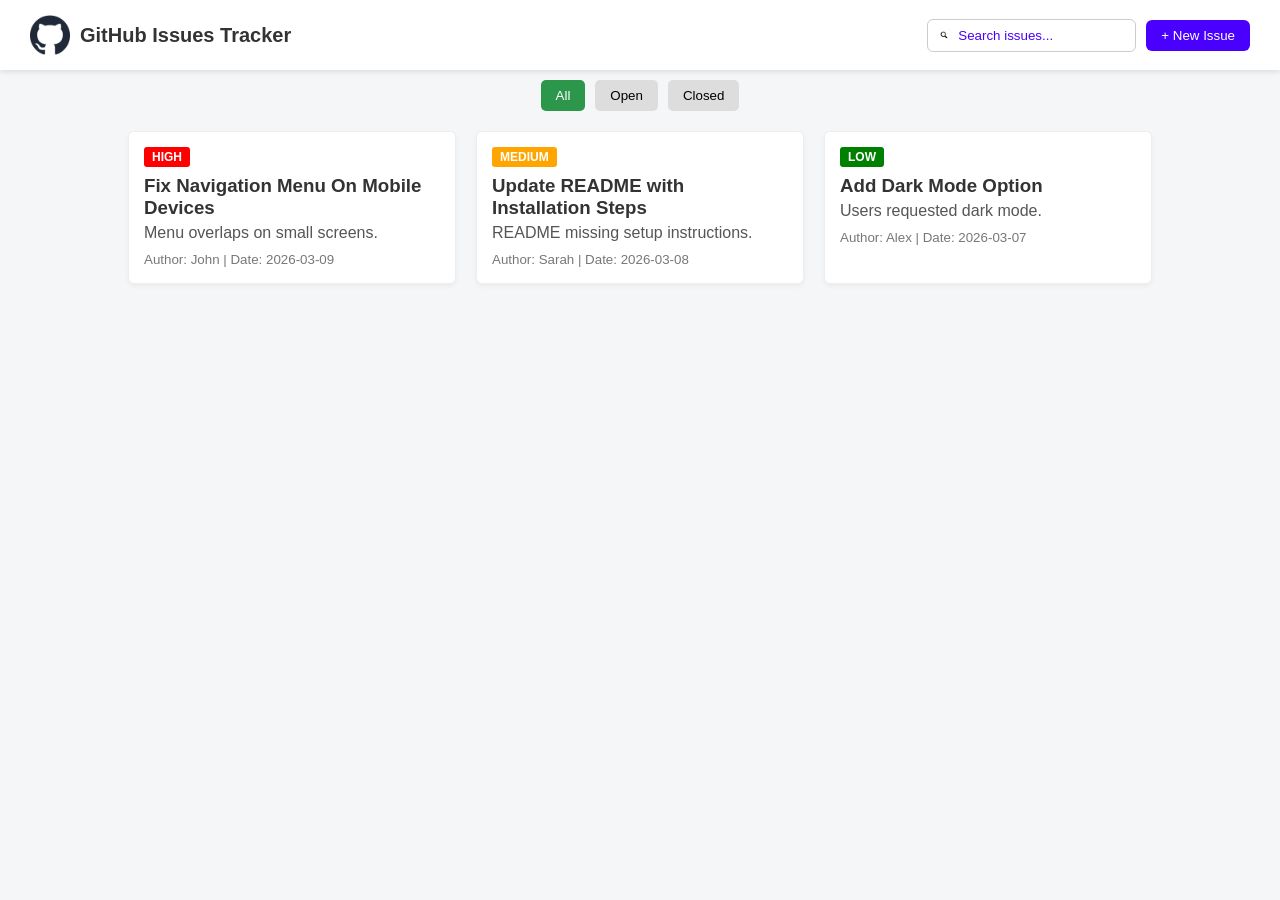
==== home.html @ 4a184d94 "index & home" ====
<!DOCTYPE html>
<html lang="en">
<head>
    <meta charset="UTF-8">
    <meta name="viewport" content="width=device-width, initial-scale=1.0">
    <title>Home-page</title>
    <link rel="stylesheet" href="home.css">
    
</head>
<body>
  
    <nav class="navbar">
      <div class="brand">
        <img src="./assets/github-logo.png" alt="GitHub Logo">
        <h1>GitHub Issues Tracker</h1>
      </div>
      <div class="nav-actions">
         
        <input type="text" placeholder="Search issues...">

        <button class="new-issue">+ New Issue</button>
      </div>
    </nav>
  

    <div class="tabs">
      <button class="tab active" data-tab="all">All</button>
      <button class="tab" data-tab="open">Open</button>
      <button class="tab" data-tab="closed">Closed</button>
    </div>
  

    <div class="issues">
      <div class="issue-card open">
        <span class="priority high">HIGH</span>
        <h3>Fix Navigation Menu On Mobile Devices</h3>
        <p>Menu overlaps on small screens.</p>
        <small>Author: John | Date: 2026-03-09</small>
      </div>
  
      <div class="issue-card closed">
        <span class="priority medium">MEDIUM</span>
        <h3>Update README with Installation Steps</h3>
        <p>README missing setup instructions.</p>
        <small>Author: Sarah | Date: 2026-03-08</small>
      </div>
  
      <div class="issue-card open">
        <span class="priority low">LOW</span>
        <h3>Add Dark Mode Option</h3>
        <p>Users requested dark mode.</p>
        <small>Author: Alex | Date: 2026-03-07</small>
      </div>
    </div>
  </body>
</html>
---- home.css ----
* {
    margin: 0;
    padding: 0;
    box-sizing: border-box;
  }
  
  body {
    background: #f4f6f8;
    font-family: "Geist", sans-serif;
    font-optical-sizing: auto;
    margin: 0;
    padding: 0;
  }
  .navbar {
    background: #fff;
    padding: 15px 30px;
    display: flex;
    justify-content: space-between;
    align-items: center;
    box-shadow: 0 2px 5px rgba(0,0,0,0.1);
    position: fixed;
    top: 0;
    left: 0;
    width: 100%;
    
  }
  
  .brand {
    display: flex;
    align-items: center;
    gap: 10px;
  }
  
  .brand img {
    width: 40px;
    height: 40px;
  }
  
  .brand h1 {
    color: #333;
    font-size: 20px;
  }
  
  .nav-actions {
    display: flex;
    align-items: center;
    gap: 10px;
   
  }
  
  .nav-actions input {
    padding: 8px;
    border: 1px solid #ccc;
    border-radius: 6px;
    background: url("../assets/search.png") no-repeat 8px center;
    background-size: 16px;
    padding-left: 30px;
  }
  ::placeholder{
    color:#4A00FF;
  }
  
  .new-issue {
    background: #4A00FF;
    color: white;
    border: none;
    padding: 8px 15px;
    border-radius: 6px;
    cursor: pointer;
  }
 
  .tabs {
    margin-top: 80px; 
    display: flex;
    justify-content: center;
    gap: 10px;
  }
  
  .tab {
    padding: 8px 15px;
    border: none;
    background: #ddd;
    cursor: pointer;
    border-radius: 5px;
  
  }
  
  .tab:hover {
    background: #bbb;
  }
  
  .tab.active {
    background: #2c974b;
    color: white;
  }
  
  .issues {
    width: 80%;
    margin: 20px auto;
    display: grid;
    grid-template-columns: repeat(auto-fill, minmax(300px, 1fr)); /* responsive grid */
    gap: 20px;
  }

  .issue-card {
    background: #fff;
    padding: 15px;
    border-radius: 6px;
    border: 1px solid #eee;
    box-shadow: 0 2px 5px rgba(0,0,0,0.05);
  }
  
  .issue-card h3 {
    margin-bottom: 5px;
    color: #333;
  }
  
  .issue-card p {
    margin-bottom: 8px;
    color: #555;
  }
  
  .issue-card small {
    color: #777;
  }
  
  .priority {
    display: inline-block;
    margin-bottom: 8px;
    padding: 3px 8px;
    border-radius: 3px;
    font-size: 12px;
    font-weight: bold;
  }
  
  .priority.high { background: red; color: white; }
  .priority.medium { background: orange; color: white; }
  .priority.low { background: green; color: white; }
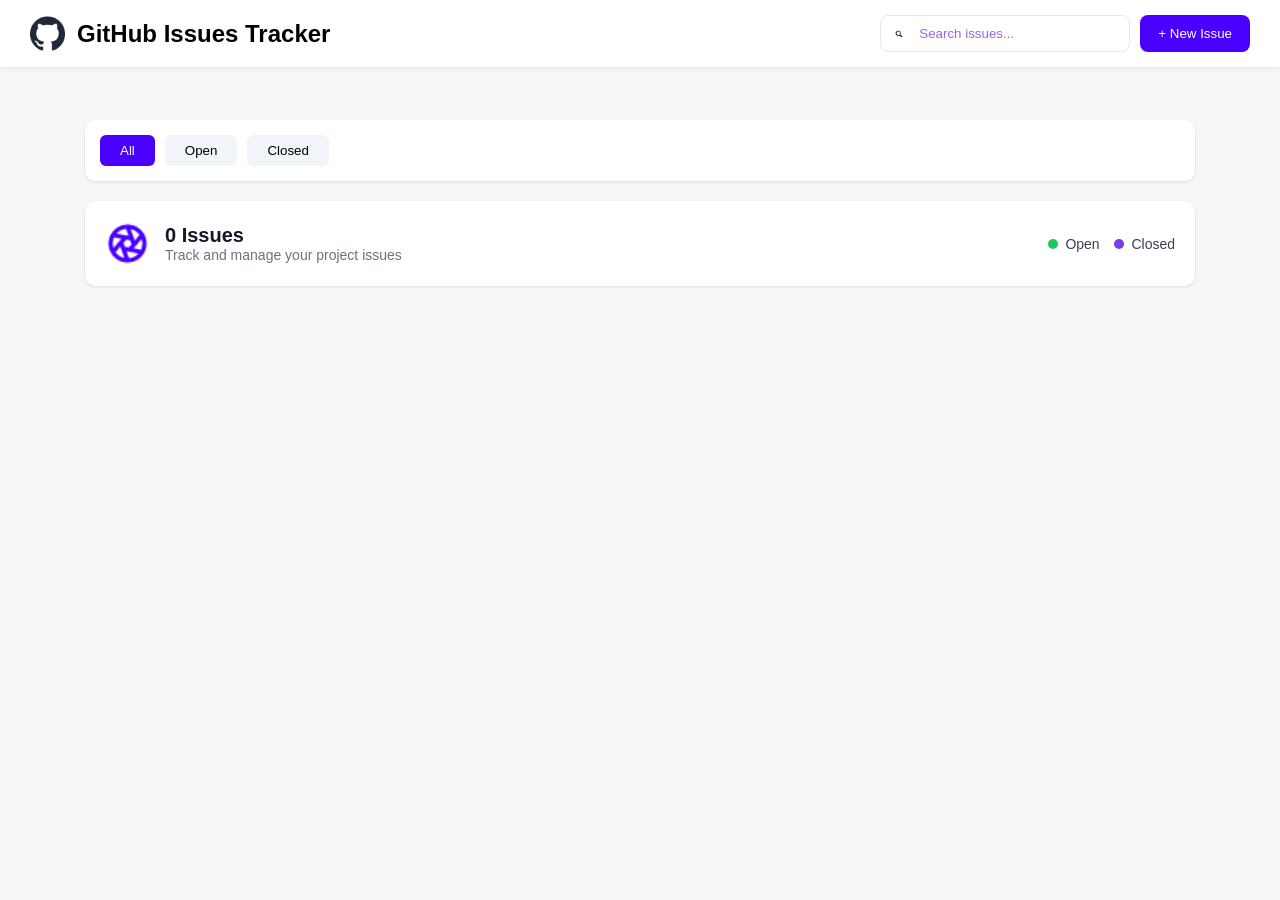
==== commit 5452063c: "home hrml,css,js" ====
--- a/home.html
+++ b/home.html
@@ -1,56 +1,100 @@
 <!DOCTYPE html>
 <html lang="en">
 <head>
-    <meta charset="UTF-8">
-    <meta name="viewport" content="width=device-width, initial-scale=1.0">
-    <title>Home-page</title>
-    <link rel="stylesheet" href="home.css">
-    
+<meta charset="UTF-8">
+<meta name="viewport" content="width=device-width, initial-scale=1.0">
+<title>GitHub Issues Tracker</title>
+<link rel="stylesheet" href="home.css">
 </head>
+
 <body>
-  
-    <nav class="navbar">
-      <div class="brand">
-        <img src="./assets/github-logo.png" alt="GitHub Logo">
-        <h1>GitHub Issues Tracker</h1>
+
+<nav class="navbar">
+
+<div class="brand">
+<img src="./assets/github-logo.png">
+<h1>GitHub Issues Tracker</h1>
+</div>
+
+<div class="nav-actions">
+<input id="searchInput" type="text" placeholder="Search issues...">
+<button class="new-issue">+ New Issue</button>
+</div>
+
+</nav>
+
+
+
+<div class="tabs">
+
+<button class="tab active" onclick="changeTab(event,'all')">All</button>
+<button class="tab" onclick="changeTab(event,'open')">Open</button>
+<button class="tab" onclick="changeTab(event,'closed')">Closed</button>
+
+</div>
+
+
+<div class="issue-header">
+
+    <div class="issue-info">
+      <img src="./assets/Aperture.png" alt="Project Icon">
+      <div class="issue-text">
+        <span><b><span id="issueCount">0</span> Issues</b></span>
+        <p>Track and manage your project issues</p>
       </div>
-      <div class="nav-actions">
-         
-        <input type="text" placeholder="Search issues...">
-
-        <button class="new-issue">+ New Issue</button>
-      </div>
-    </nav>
-  
-
-    <div class="tabs">
-      <button class="tab active" data-tab="all">All</button>
-      <button class="tab" data-tab="open">Open</button>
-      <button class="tab" data-tab="closed">Closed</button>
     </div>
   
+    <div class="marker">
+      <span class="green-dot"></span> Open
+      <span class="purple-dot"></span> Closed
+    </div>
+  
+  </div>
 
-    <div class="issues">
-      <div class="issue-card open">
-        <span class="priority high">HIGH</span>
-        <h3>Fix Navigation Menu On Mobile Devices</h3>
-        <p>Menu overlaps on small screens.</p>
-        <small>Author: John | Date: 2026-03-09</small>
-      </div>
-  
-      <div class="issue-card closed">
-        <span class="priority medium">MEDIUM</span>
-        <h3>Update README with Installation Steps</h3>
-        <p>README missing setup instructions.</p>
-        <small>Author: Sarah | Date: 2026-03-08</small>
-      </div>
-  
-      <div class="issue-card open">
-        <span class="priority low">LOW</span>
-        <h3>Add Dark Mode Option</h3>
-        <p>Users requested dark mode.</p>
-        <small>Author: Alex | Date: 2026-03-07</small>
+
+
+<div id="loader" class="loader hidden"></div>
+
+
+
+<div id="issueContainer" class="grid"></div>
+
+
+
+<div id="modal" class="modal">
+  <div class="modal-content">
+    <div class="modal-header">
+      <h2 id="modalTitle">Fix broken image uploads</h2>
+      <div class="modal-meta">
+        <span id="modalStatusBadge" class="status-badge">Opened</span>
+        <span class="meta-text">Opened by <b id="modalAuthor">Fahim Ahmed</b> • <span id="modalDate">22/02/2026</span></span>
       </div>
     </div>
-  </body>
-</html>+
+    <div id="modalTagSection" class="tag-section">
+      </div>
+
+    <p id="modalDescription" class="modal-desc"></p>
+
+    <div class="modal-info-grid">
+      <div class="info-item">
+        <label>Assignee:</label>
+        <span id="modalAssignee"></span>
+      </div>
+      <div class="info-item">
+        <label>Priority:</label>
+        <span id="modalPriorityBadge" class="priority-badge">HIGH</span>
+      </div>
+    </div>
+
+    <div class="modal-footer">
+      <button class="close-btn" onclick="closeModal()">Close</button>
+    </div>
+  </div>
+</div>
+
+
+<script src="script.js"></script>
+
+</body>
+</html>
--- a/home.css
+++ b/home.css
@@ -1,140 +1,431 @@
-* {
-    margin: 0;
-    padding: 0;
-    box-sizing: border-box;
+*{
+  margin:0;
+  padding:0;
+  box-sizing:border-box;
+}
+body {
+  background: #f4f6f8;
+  font-family:"Geist", sans-serif;
+  padding-top:80px;
+}
+.hidden{
+  display:none;
+}
+.navbar {
+  background: white;
+  display: flex;
+  justify-content: space-between;
+  align-items: center;
+  padding: 15px 30px;
+  position: fixed;
+  width: 100%;
+  top: 0;
+ 
+  box-shadow: 0 2px 5px rgba(0,0,0,0.05);
+}
+
+.brand {
+  display: flex;
+  align-items: center;
+  gap: 12px;
+}
+
+.brand img {
+  width: 35px;
+}
+
+.nav-actions {
+  display: flex;
+  gap: 10px;
+}
+
+.nav-actions input {
+  padding: 10px;
+  border: 1px solid #e2e8f0;
+  border-radius: 8px;
+  background: url("../assets/search.png") no-repeat 10px center;
+  background-size: 16px;
+  padding-left: 38px;
+  width: 250px;
+}
+
+::placeholder {
+  color: #4A00FF;
+  opacity: 0.6;
+}
+
+.new-issue {
+  background: #4A00FF;
+  color: white;
+  border: none;
+  padding: 10px 18px;
+  border-radius: 8px;
+  cursor: pointer;
+  font-weight: 500;
+}
+
+
+.tabs {
+  display: flex;
+  background: white;
+  margin: 40px auto 20px;
+  width: 1110px;
+  max-width: 90%;
+  padding: 15px;
+  box-shadow: 0 1px 3px rgba(0,0,0,0.1);
+  gap: 10px;
+  border-radius: 10px;
+}
+
+.tab {
+  padding: 8px 20px;
+  border: none;
+  background: #f1f5f9;
+  border-radius: 6px;
+  cursor: pointer;
+  font-weight: 500;
+  transition: 0.3s;
+}
+
+.tab.active {
+  background: #4A00FF;
+  color: white;
+}
+
+
+.issue-header {
+  display: flex;
+  justify-content: space-between;
+  align-items: center;
+  background-color: white;
+  margin: 0 auto 30px;
+  width: 1110px;
+  max-width: 90%;
+  padding: 20px;
+  box-shadow: 0 1px 3px rgba(0,0,0,0.1);
+  border-radius: 10px;
+}
+
+.issue-info {
+  display: flex;
+  align-items: center;
+  gap: 15px;
+}
+
+.issue-info img {
+  width: 45px;
+  height: 45px;
+  border-radius: 50%;
+}
+
+.issue-text span {
+  font-size: 20px;
+  font-weight: bold;
+  color: #111827;
+}
+
+.issue-text p {
+  font-size: 14px;
+  color: #6b7280;
+}
+
+.marker {
+  font-size: 14px;
+  font-weight: 500;
+  color: #374151;
+}
+
+.green-dot, .purple-dot {
+  width: 10px;
+  height: 10px;
+  display: inline-block;
+  border-radius: 50%;
+  margin-right: 4px;
+  margin-left: 10px;
+}
+.green-dot { background: #22C55E; }
+.purple-dot { background: #7C3AED; }
+
+.grid {
+  width: 1110px;
+  max-width: 90%;
+  margin: 0 auto 50px;
+  display: grid;
+  grid-template-columns: repeat(4, 1fr);
+  gap: 20px;
+}
+
+
+.issue-card {
+  background: white;
+  padding: 20px;
+  border-radius: 12px;
+  border-top: 5px solid #cbd5e1; 
+  display: flex;
+  flex-direction: column;
+  gap: 14px;
+  box-shadow: 0 4px 6px -1px rgba(0, 0, 0, 0.05);
+  cursor: pointer;
+  transition: transform 0.2s, box-shadow 0.2s;
+}
+
+.issue-card:hover {
+  transform: translateY(-5px);
+  box-shadow: 0 10px 15px -3px rgba(0, 0, 0, 0.1);
+}
+
+
+.issue-card.open { 
+  border-top-color: #22C55E; 
+}
+.issue-card.closed { 
+  border-top-color: #7C3AED; 
+}
+
+.card-header {
+  display: flex;
+  justify-content: space-between;
+  align-items: center;
+}
+
+.priority-badge {
+  font-size: 10px;
+  padding: 3px 10px;
+  border-radius: 10000px;
+  text-transform: uppercase;
+  font-weight: 700;
+}
+.priority-badge.high { 
+  background: #FFE4E6; 
+  color: #EF4444; 
+
+}
+.priority-badge.medium { 
+  background: #FFEDD5; 
+  color: #D97706; 
+}
+
+.priority-badge.low { 
+  background: #F3F4F6; 
+  color: #4B5563; 
+}
+
+.status-icon {
+  width: 22px;
+  height: 22px;
+}
+
+.issue-main h3 {
+  font-size: 16px;
+  color: #111827;
+  margin-bottom: 6px;
+  line-height: 1.3;
+}
+
+.issue-main p {
+  font-size: 13px;
+  color: #6B7280;
+  line-height: 1.5;
+  overflow: hidden;
+}
+
+.tag-section {
+  display: flex;
+  gap: 10px;
+  margin-top: 12px;
+  flex-wrap: wrap;
+}
+
+.custom-tag {
+  display: flex;
+  align-items: center;
+  gap: 8px;
+  padding: 6px 12px;
+  border-radius: 6px;
+  font-size: 10px;
+  font-weight: 600;
+  border: 1px solid transparent;
+}
+
+
+.custom-tag img {
+  width: 20px; 
+  height: 20px;
+  object-fit: contain;
+}
+
+.bug-tag { 
+  background: #FDF2F2; 
+  color: #9B1C1C; 
+  border-color: #FBD5D5; 
+  border-radius: 10000px;
+}
+
+.enhanced-tag { 
+  background: #E0F2FE; 
+  color: #00A96E; 
+  border-color: #BAE6FD; 
+  border-radius: 10000px;
+}
+
+.help-tag { 
+  background: #FFFBEB; 
+  color: #92400E; 
+  border-color: #FEF3C7; 
+  border-radius: 10000px;
+}
+.issue-footer {
+  display: flex;
+  justify-content: space-between;
+  align-items: center;
+  margin-top: auto;
+  padding-top: 12px;
+  border-top: 1px solid #f1f5f9;
+}
+
+.user-info {
+  display: flex;
+  align-items: center;
+  gap: 8px;
+  font-size: 12px;
+  color: #4B5563;
+  font-weight: 500;
+}
+
+.issue-footer small {
+  font-size: 11px;
+  color: #9ca3af;
+}
+
+
+.loader {
+  width: 40px;
+  height: 40px;
+  border: 4px solid #f3f3f3;
+  border-top: 4px solid #4A00FF;
+  border-radius: 50%;
+  margin: 50px auto;
+}
+
+
+
+.modal {
+  position: fixed;
+  top: 0;
+  left: 0;
+  width: 100%;
+  height: 100%;
+  background: rgba(0, 0, 0, 0.4);
+  display: none;
+  justify-content: center;
+  align-items: center;
+  backdrop-filter: blur(2px);
+}
+
+.modal.show { display: flex; }
+
+.modal-content {
+  background: white;
+  padding: 40px;
+  border-radius: 12px;
+  width: 600px;
+  max-width: 95%;
+  box-shadow: 0 25px 50px -12px rgba(0, 0, 0, 0.25);
+  position: relative;
+}
+
+.modal-header h2 {
+  font-size: 24px;
+  color: #111827;
+  margin-bottom: 12px;
+}
+
+.modal-meta {
+  display: flex;
+  align-items: center;
+  gap: 12px;
+  margin-bottom: 20px;
+}
+
+.status-badge {
+  background: #00A96E;
+  color: white;
+  padding: 4px 12px;
+  border-radius: 20px;
+  font-size: 12px;
+  font-weight: 600;
+}
+
+.meta-text {
+  font-size: 14px;
+  color: #6B7280;
+}
+
+.modal-desc {
+  font-size: 15px;
+  color: #4B5563;
+  line-height: 1.6;
+  margin: 20px 0;
+  border-top: 1px solid #F3F4F6;
+  padding-top: 20px;
+}
+
+.modal-info-grid {
+  display: grid;
+  grid-template-columns: 1fr 1fr;
+  gap: 20px;
+  background: #F9FAFB;
+  padding: 20px;
+  border-radius: 8px;
+  margin-bottom: 25px;
+}
+
+.info-item label {
+  display: block;
+  font-size: 13px;
+  color: #9CA3AF;
+  margin-bottom: 5px;
+}
+
+.info-item span {
+  font-weight: 600;
+  color: #111827;
+}
+
+.modal-footer {
+  display: flex;
+  justify-content: flex-end;
+}
+
+.close-btn {
+  background: #4A00FF;
+  color: white;
+  border: none;
+  padding: 10px 25px;
+  border-radius: 6px;
+  font-weight: 600;
+  cursor: pointer;
+  transition: 0.2s;
+}
+
+.close-btn:hover { 
+  background: #3B00CC; 
+}
+
+@media screen and (min-width:577px) and (max-width:992px) {
+  
+    .grid{ 
+      grid-template-columns:1fr; 
+    }
+  .navbar{ 
+    flex-direction:column; 
+    gap:10px; 
+    height:auto;
+    padding:10px; 
   }
-  
-  body {
-    background: #f4f6f8;
-    font-family: "Geist", sans-serif;
-    font-optical-sizing: auto;
-    margin: 0;
-    padding: 0;
-  }
-  .navbar {
-    background: #fff;
-    padding: 15px 30px;
-    display: flex;
-    justify-content: space-between;
-    align-items: center;
-    box-shadow: 0 2px 5px rgba(0,0,0,0.1);
-    position: fixed;
-    top: 0;
-    left: 0;
-    width: 100%;
-    
-  }
-  
-  .brand {
-    display: flex;
-    align-items: center;
-    gap: 10px;
-  }
-  
-  .brand img {
-    width: 40px;
-    height: 40px;
-  }
-  
-  .brand h1 {
-    color: #333;
-    font-size: 20px;
-  }
-  
-  .nav-actions {
-    display: flex;
-    align-items: center;
-    gap: 10px;
-   
-  }
-  
-  .nav-actions input {
-    padding: 8px;
-    border: 1px solid #ccc;
-    border-radius: 6px;
-    background: url("../assets/search.png") no-repeat 8px center;
-    background-size: 16px;
-    padding-left: 30px;
-  }
-  ::placeholder{
-    color:#4A00FF;
-  }
-  
-  .new-issue {
-    background: #4A00FF;
-    color: white;
-    border: none;
-    padding: 8px 15px;
-    border-radius: 6px;
-    cursor: pointer;
-  }
- 
-  .tabs {
-    margin-top: 80px; 
-    display: flex;
-    justify-content: center;
-    gap: 10px;
-  }
-  
-  .tab {
-    padding: 8px 15px;
-    border: none;
-    background: #ddd;
-    cursor: pointer;
-    border-radius: 5px;
-  
-  }
-  
-  .tab:hover {
-    background: #bbb;
-  }
-  
-  .tab.active {
-    background: #2c974b;
-    color: white;
-  }
-  
-  .issues {
-    width: 80%;
-    margin: 20px auto;
-    display: grid;
-    grid-template-columns: repeat(auto-fill, minmax(300px, 1fr)); /* responsive grid */
-    gap: 20px;
-  }
-
-  .issue-card {
-    background: #fff;
-    padding: 15px;
-    border-radius: 6px;
-    border: 1px solid #eee;
-    box-shadow: 0 2px 5px rgba(0,0,0,0.05);
-  }
-  
-  .issue-card h3 {
-    margin-bottom: 5px;
-    color: #333;
-  }
-  
-  .issue-card p {
-    margin-bottom: 8px;
-    color: #555;
-  }
-  
-  .issue-card small {
-    color: #777;
-  }
-  
-  .priority {
-    display: inline-block;
-    margin-bottom: 8px;
-    padding: 3px 8px;
-    border-radius: 3px;
-    font-size: 12px;
-    font-weight: bold;
-  }
-  
-  .priority.high { background: red; color: white; }
-  .priority.medium { background: orange; color: white; }
-  .priority.low { background: green; color: white; }
-  
-  +  body{ 
+    padding-top:140px; 
+  } 
+}
+
+
